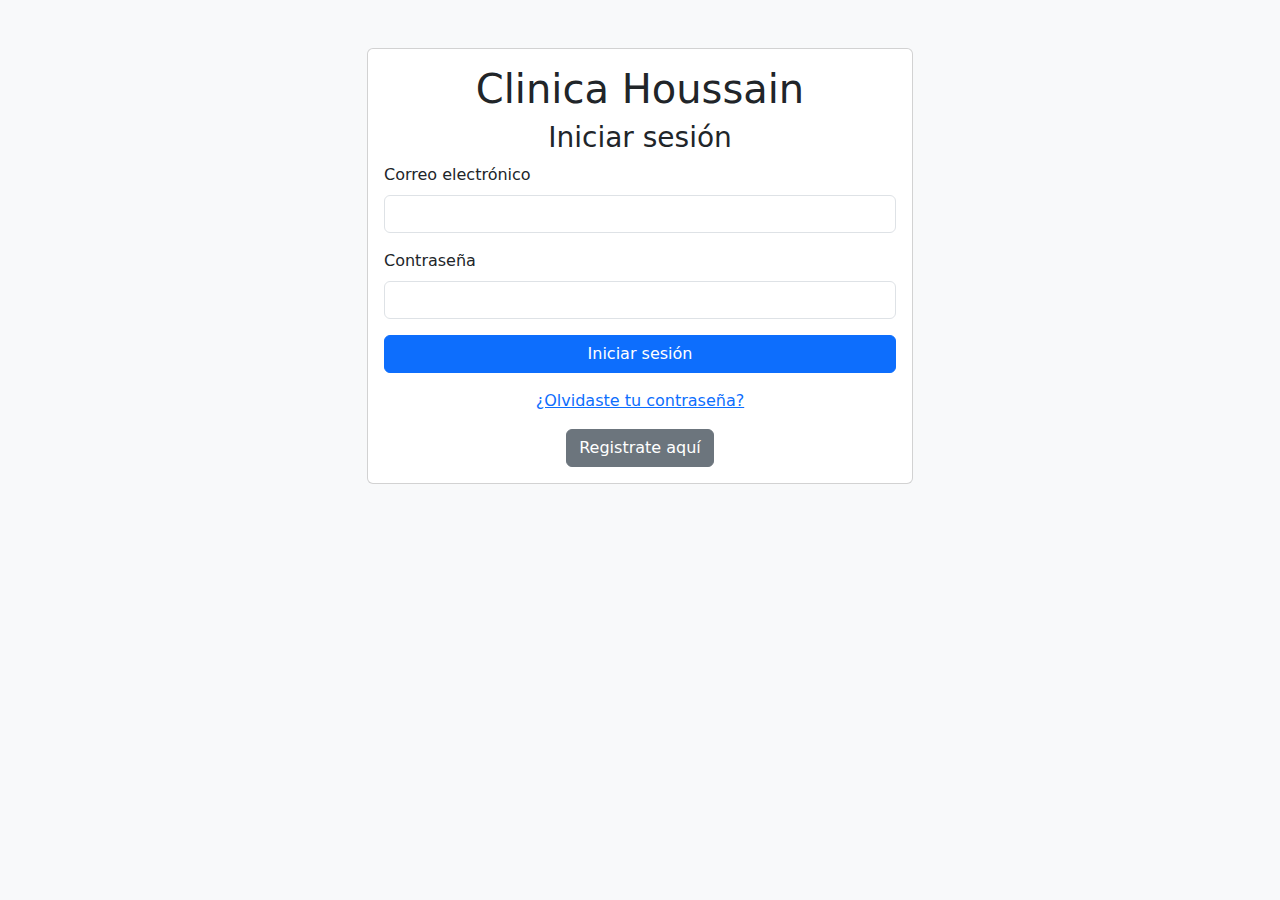
==== index.html @ 07948194 "Add files via upload" ====
<head>
    <meta charset="utf-8">
    <meta name="viewport" content="width=device-width, initial-scale=1,
            shrink-to-fit=no">
    <meta name="description" content="Formulario de login con Bootstrap">
    <meta name="author" content="Parzibyte">
    <title>Clinica Houssain</title>
    <!-- Cargar el CSS de Boostrap-->
    <link href="./css/bootstrap.min.css" rel="stylesheet">
    <link href="/Styles/indexStyle.css" rel="stylesheet">
    <link href="https://cdn.jsdelivr.net/npm/bootstrap@5.3.0/dist/css/bootstrap.min.css" rel="stylesheet">

</head>

<body class="bg-light">

    <div class="container py-5">
        <div class="row justify-content-center">
            <div class="col-md-6">
                <div class="card">
                    <div class="card-body">
                        <h1 class="card-title text-center">Clinica Houssain</h1>
                        <h3 class="card-title text-center">Iniciar sesión</h3>

                        <form>
                            <div class="mb-3">
                                <label for="email" class="form-label">Correo electrónico</label>
                                <input type="email" class="form-control" id="email" name="email" required maxlength="20">
                            </div>
                            <div class="mb-3">
                                <label for="password" class="form-label">Contraseña</label>
                                <input type="password" class="form-control" id="password" name="password" required maxlength="20">
                            </div>
                            <div class="d-grid">
                                <button type="submit" class="btn btn-primary">Iniciar sesión</button>
                            </div>
                        </form>
                        <div class="text-center mt-3">
                            <a href="#">¿Olvidaste tu contraseña?</a>
                        </div>
                        <div class="text-center mt-3">
                            <button type="button" class="btn btn-secondary">Registrate aquí</button>
                        </div>
                    </div>
                </div>
            </div>
        </div>
    </div>

    <!-- Enlace al archivo JavaScript de Bootstrap (opcional, pero requerido por algunos componentes) -->
    <script src="https://cdn.jsdelivr.net/npm/bootstrap@5.3.0/dist/js/bootstrap.bundle.min.js"></script>
    <script src="/indexApp.js" rel="text/javaScript"></script>

</body>


</html>
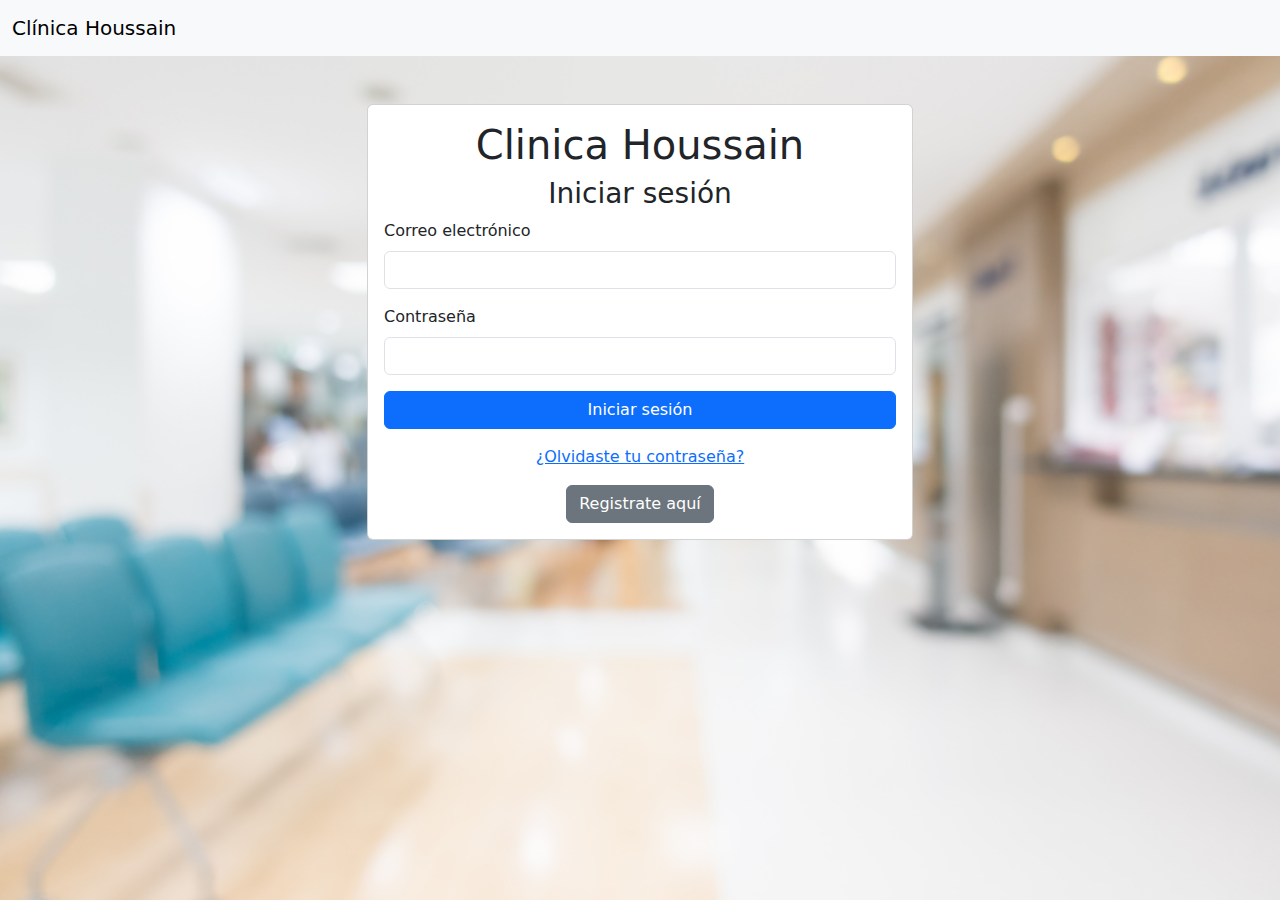
==== commit d6afa716: "Add image folder & html for turns" ====
--- a/index.html
+++ b/index.html
@@ -11,9 +11,12 @@
     <link href="https://cdn.jsdelivr.net/npm/bootstrap@5.3.0/dist/css/bootstrap.min.css" rel="stylesheet">
 
 </head>
-
 <body class="bg-light">
-
+    <nav class="navbar navbar-expand-lg navbar-light bg-light">
+        <div class="container-fluid">
+          <a class="navbar-brand" href="#">Clínica Houssain</a>
+      </nav>
+ <main>
     <div class="container py-5">
         <div class="row justify-content-center">
             <div class="col-md-6">
@@ -50,7 +53,7 @@
     <!-- Enlace al archivo JavaScript de Bootstrap (opcional, pero requerido por algunos componentes) -->
     <script src="https://cdn.jsdelivr.net/npm/bootstrap@5.3.0/dist/js/bootstrap.bundle.min.js"></script>
     <script src="/indexApp.js" rel="text/javaScript"></script>
-
+    </main>
 </body>
 
 
--- a/Styles/indexStyle.css
+++ b/Styles/indexStyle.css
@@ -0,0 +1,12 @@
+body {
+    /* Establecer la imagen de fondo */
+    background-image: url("/img/backHome.jpg");
+  
+    /* Ajustar la imagen al tamaño del viewport */
+    background-size: cover;
+  
+    /* Fijar la imagen de fondo para que no se mueva al desplazar la página */
+    background-attachment: fixed;
+  }
+  
+
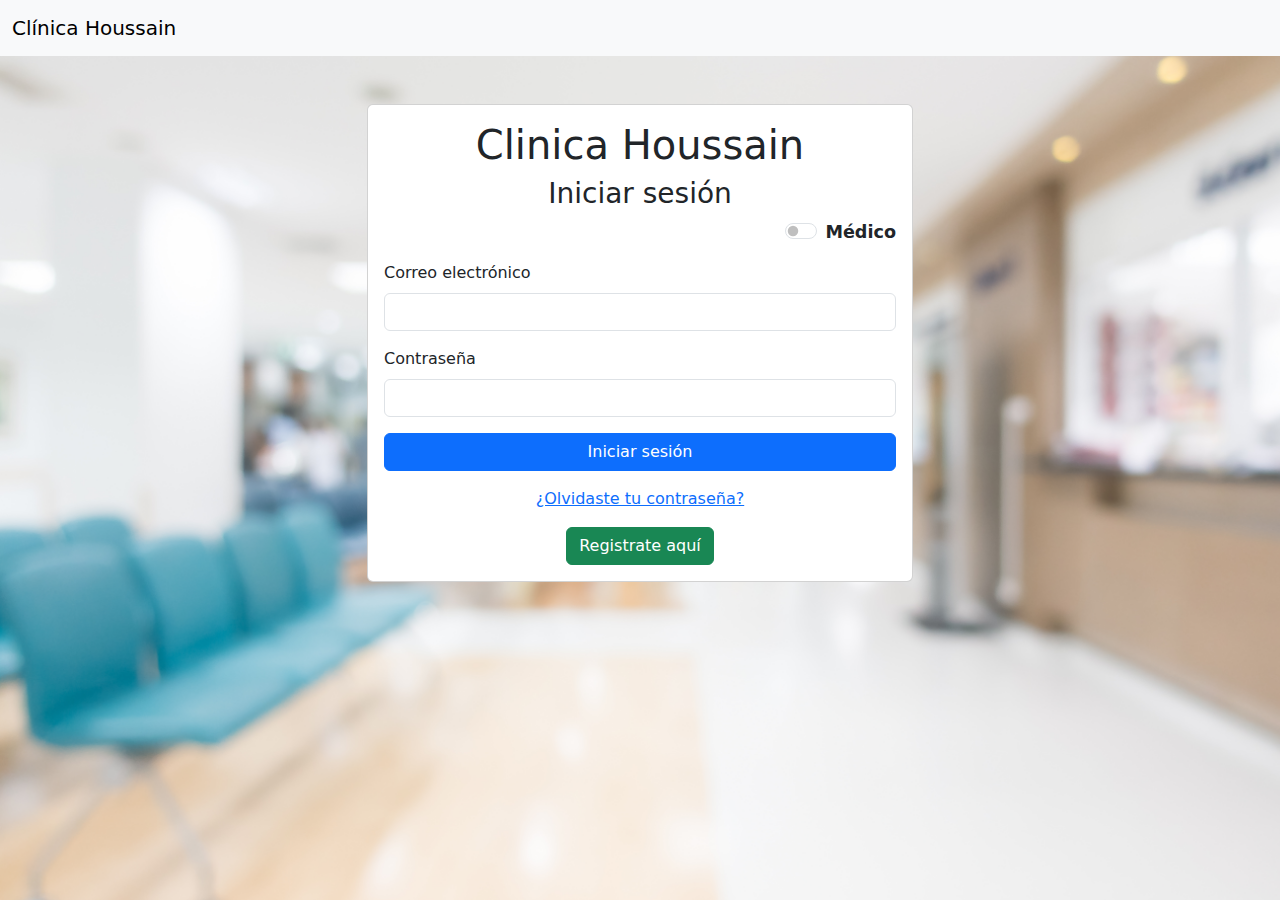
==== commit 0af94f65: "upgrade javascript and all html docs - logout and more" ====
--- a/index.html
+++ b/index.html
@@ -1,60 +1,67 @@
+<!DOCTYPE html>
+<html lang="es">
+
 <head>
     <meta charset="utf-8">
-    <meta name="viewport" content="width=device-width, initial-scale=1,
-            shrink-to-fit=no">
+    <meta name="viewport" content="width=device-width, initial-scale=1, shrink-to-fit=no">
     <meta name="description" content="Formulario de login con Bootstrap">
     <meta name="author" content="Parzibyte">
     <title>Clinica Houssain</title>
     <!-- Cargar el CSS de Boostrap-->
-    <link href="./css/bootstrap.min.css" rel="stylesheet">
     <link href="/Styles/indexStyle.css" rel="stylesheet">
     <link href="https://cdn.jsdelivr.net/npm/bootstrap@5.3.0/dist/css/bootstrap.min.css" rel="stylesheet">
+</head>
 
-</head>
 <body class="bg-light">
     <nav class="navbar navbar-expand-lg navbar-light bg-light">
         <div class="container-fluid">
-          <a class="navbar-brand" href="#">Clínica Houssain</a>
-      </nav>
- <main>
-    <div class="container py-5">
-        <div class="row justify-content-center">
-            <div class="col-md-6">
-                <div class="card">
-                    <div class="card-body">
-                        <h1 class="card-title text-center">Clinica Houssain</h1>
-                        <h3 class="card-title text-center">Iniciar sesión</h3>
+            <a class="navbar-brand" href="#">Clínica Houssain</a>
+        </div>
+    </nav>
+    <main>
+        <div class="container py-5">
+            <div class="row justify-content-center">
+                <div class="col-md-6">
+                    <div class="card">
+                        <div class="card-body">
+                            <h1 class="card-title text-center">Clinica Houssain</h1>
+                            <h3 class="card-title text-center">Iniciar sesión</h3>
+                            <form id="formularioLogin"> <!-- Agregamos el atributo id al formulario -->
+                                <div class="mb-3">
+                                    <div class="form-check form-switch d-flex justify-content-end">
+                                        <input class="form-check-input" type="checkbox" id="switchOff">
+                                        <label class="form-check-label fw-bold switch-label ps-2" for="switchOff"> Médico</label>
+                                    </div>
+                                </div>
 
-                        <form>
-                            <div class="mb-3">
-                                <label for="email" class="form-label">Correo electrónico</label>
-                                <input type="email" class="form-control" id="email" name="email" required maxlength="20">
+                                <div class="mb-3">
+                                    <label for="email" class="form-label">Correo electrónico</label>
+                                    <input type="email" class="form-control" id="email" name="email" required maxlength="30">
+                                </div>
+                                <div class="mb-3">
+                                    <label for="password" class="form-label">Contraseña</label>
+                                    <input type="password" class="form-control" id="password" name="password" required maxlength="20">
+                                </div>
+                                <div class="d-grid">
+                                    <button type="submit" class="btn btn-primary">Iniciar sesión</button>
+                                </div>
+                            </form>
+                            <div class="text-center mt-3">
+                                <a href="#">¿Olvidaste tu contraseña?</a>
                             </div>
-                            <div class="mb-3">
-                                <label for="password" class="form-label">Contraseña</label>
-                                <input type="password" class="form-control" id="password" name="password" required maxlength="20">
+                            <div class="text-center mt-3">
+                                <button type="button" class="btn btn-success" id="btnRegistrarse" >Registrate aquí</button>
                             </div>
-                            <div class="d-grid">
-                                <button type="submit" class="btn btn-primary">Iniciar sesión</button>
-                            </div>
-                        </form>
-                        <div class="text-center mt-3">
-                            <a href="#">¿Olvidaste tu contraseña?</a>
-                        </div>
-                        <div class="text-center mt-3">
-                            <button type="button" class="btn btn-secondary">Registrate aquí</button>
                         </div>
                     </div>
                 </div>
             </div>
         </div>
-    </div>
-
+    </main>
     <!-- Enlace al archivo JavaScript de Bootstrap (opcional, pero requerido por algunos componentes) -->
     <script src="https://cdn.jsdelivr.net/npm/bootstrap@5.3.0/dist/js/bootstrap.bundle.min.js"></script>
-    <script src="/indexApp.js" rel="text/javaScript"></script>
-    </main>
+    <!-- Archivo JS personalizado -->
+    <script src="/indexApp.js"></script>
 </body>
 
-
-</html>+</html>
--- a/Styles/indexStyle.css
+++ b/Styles/indexStyle.css
@@ -8,5 +8,7 @@
     /* Fijar la imagen de fondo para que no se mueva al desplazar la página */
     background-attachment: fixed;
   }
-  
+  .switch-label {
+    font-size: 1.1rem; 
+}
 
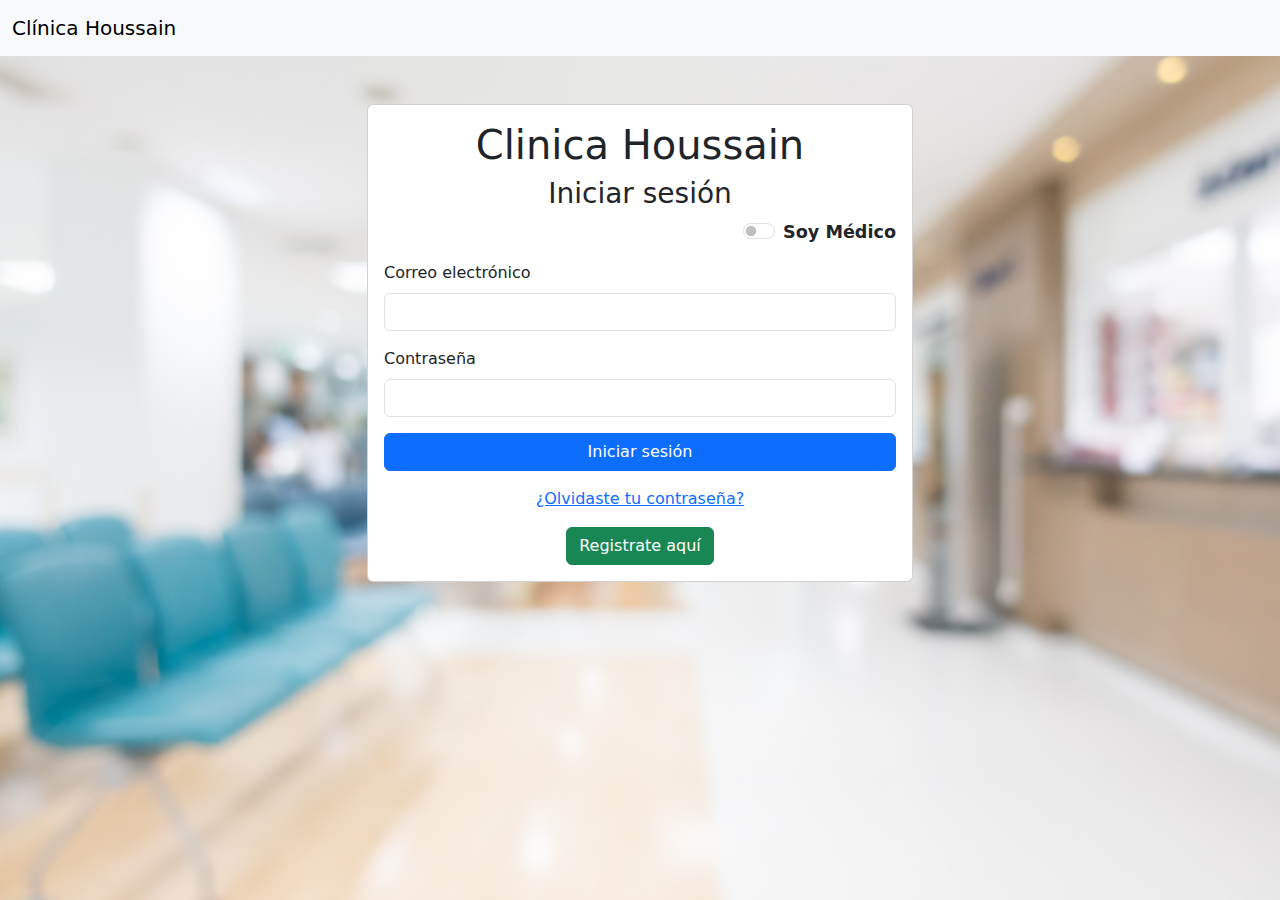
==== commit cb2f0d61: "fixed bugs with index.html y indexApp.js" ====
--- a/index.html
+++ b/index.html
@@ -5,10 +5,10 @@
     <meta charset="utf-8">
     <meta name="viewport" content="width=device-width, initial-scale=1, shrink-to-fit=no">
     <meta name="description" content="Formulario de login con Bootstrap">
-    <meta name="author" content="Parzibyte">
+    <meta name="author" content="Julio Middagh">
     <title>Clinica Houssain</title>
     <!-- Cargar el CSS de Boostrap-->
-    <link href="/Styles/indexStyle.css" rel="stylesheet">
+    <link href="./Styles/indexStyle.css" rel="stylesheet">
     <link href="https://cdn.jsdelivr.net/npm/bootstrap@5.3.0/dist/css/bootstrap.min.css" rel="stylesheet">
 </head>
 
@@ -23,14 +23,14 @@
             <div class="row justify-content-center">
                 <div class="col-md-6">
                     <div class="card">
-                        <div class="card-body">
+                        <div class="card-body" id="styleCard">
                             <h1 class="card-title text-center">Clinica Houssain</h1>
                             <h3 class="card-title text-center">Iniciar sesión</h3>
                             <form id="formularioLogin"> <!-- Agregamos el atributo id al formulario -->
                                 <div class="mb-3">
                                     <div class="form-check form-switch d-flex justify-content-end">
                                         <input class="form-check-input" type="checkbox" id="switchOff">
-                                        <label class="form-check-label fw-bold switch-label ps-2" for="switchOff"> Médico</label>
+                                        <label class="form-check-label fw-bold switch-label ps-2" for="switchOff">Soy Médico</label>
                                     </div>
                                 </div>
 
@@ -43,7 +43,7 @@
                                     <input type="password" class="form-control" id="password" name="password" required maxlength="20">
                                 </div>
                                 <div class="d-grid">
-                                    <button type="submit" class="btn btn-primary">Iniciar sesión</button>
+                                    <button type="submit" class="btn btn-primary">Iniciar sesión </button>
                                 </div>
                             </form>
                             <div class="text-center mt-3">
@@ -58,10 +58,10 @@
             </div>
         </div>
     </main>
-    <!-- Enlace al archivo JavaScript de Bootstrap (opcional, pero requerido por algunos componentes) -->
+    <!-- Enlace al archivo JavaScript de Bootstrap  -->
     <script src="https://cdn.jsdelivr.net/npm/bootstrap@5.3.0/dist/js/bootstrap.bundle.min.js"></script>
     <!-- Archivo JS personalizado -->
-    <script src="/indexApp.js"></script>
+    <script src="indexApp.js"></script>
 </body>
 
 </html>
